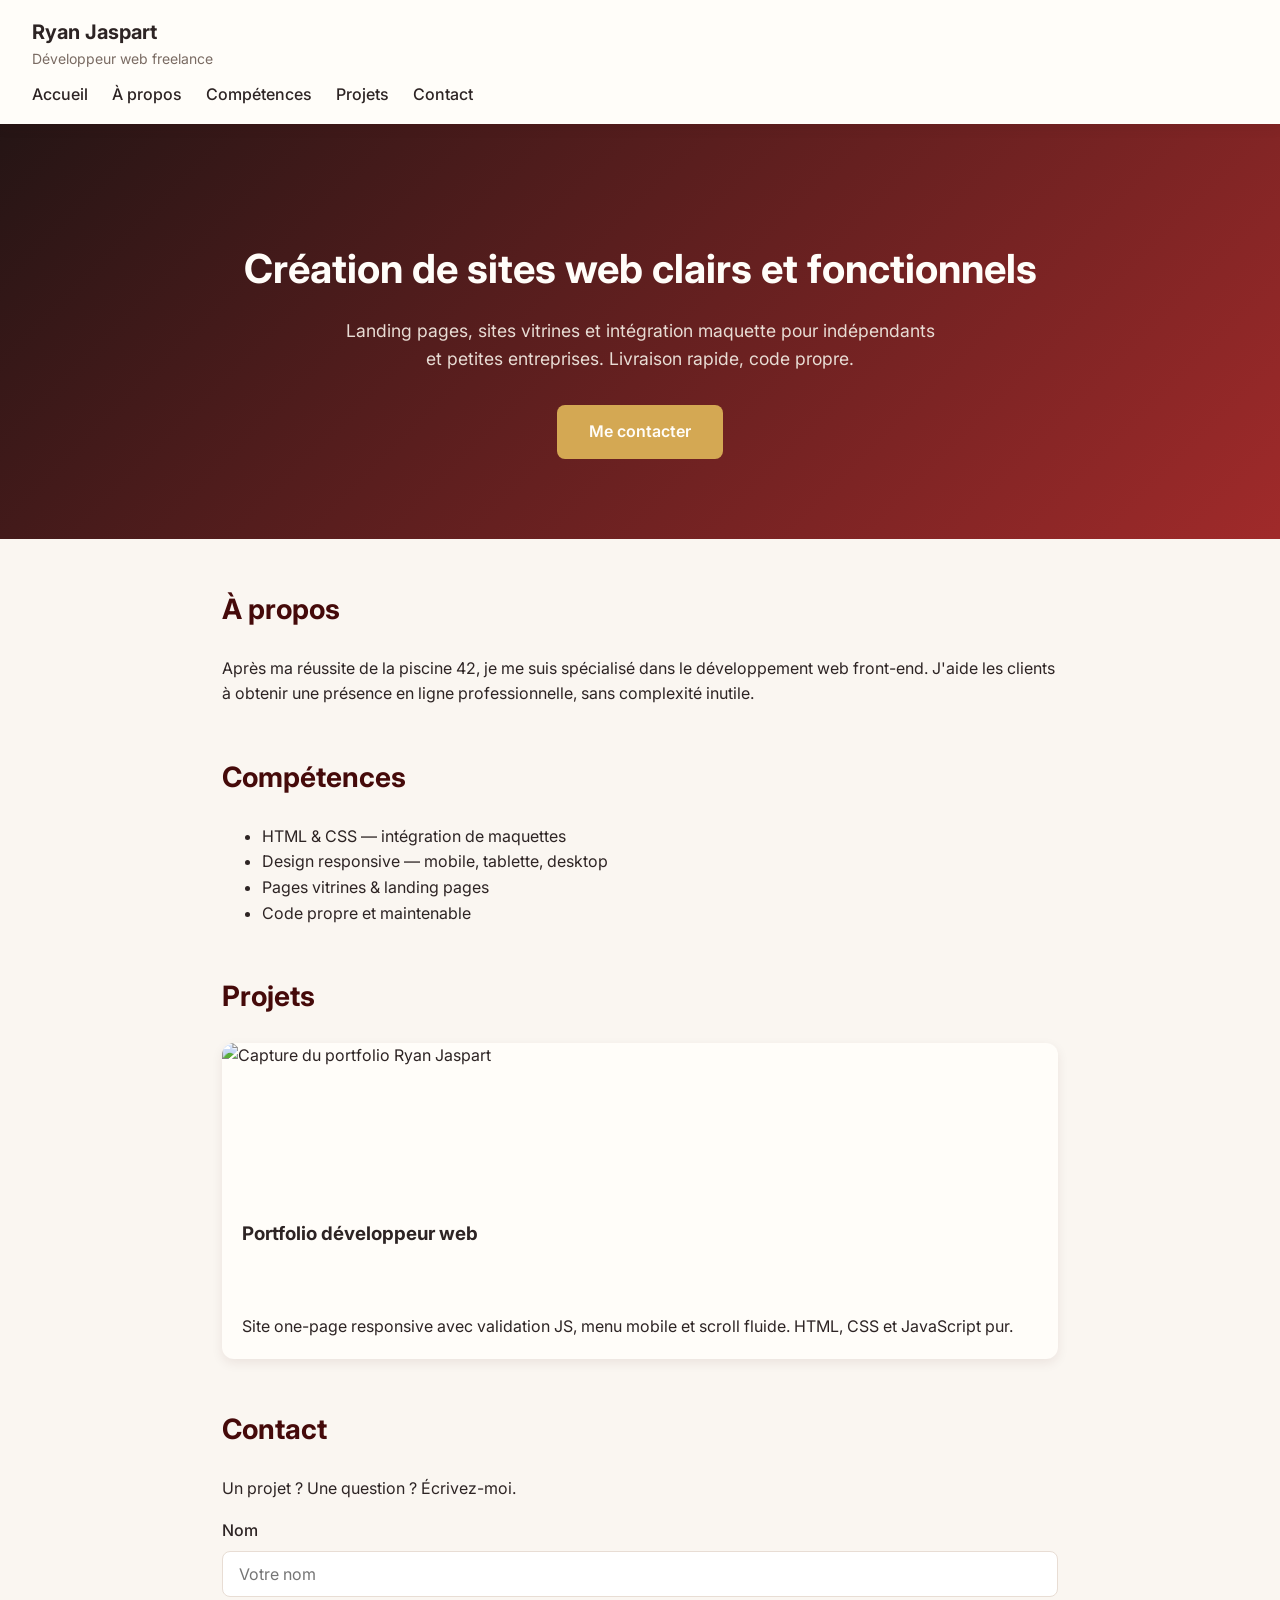
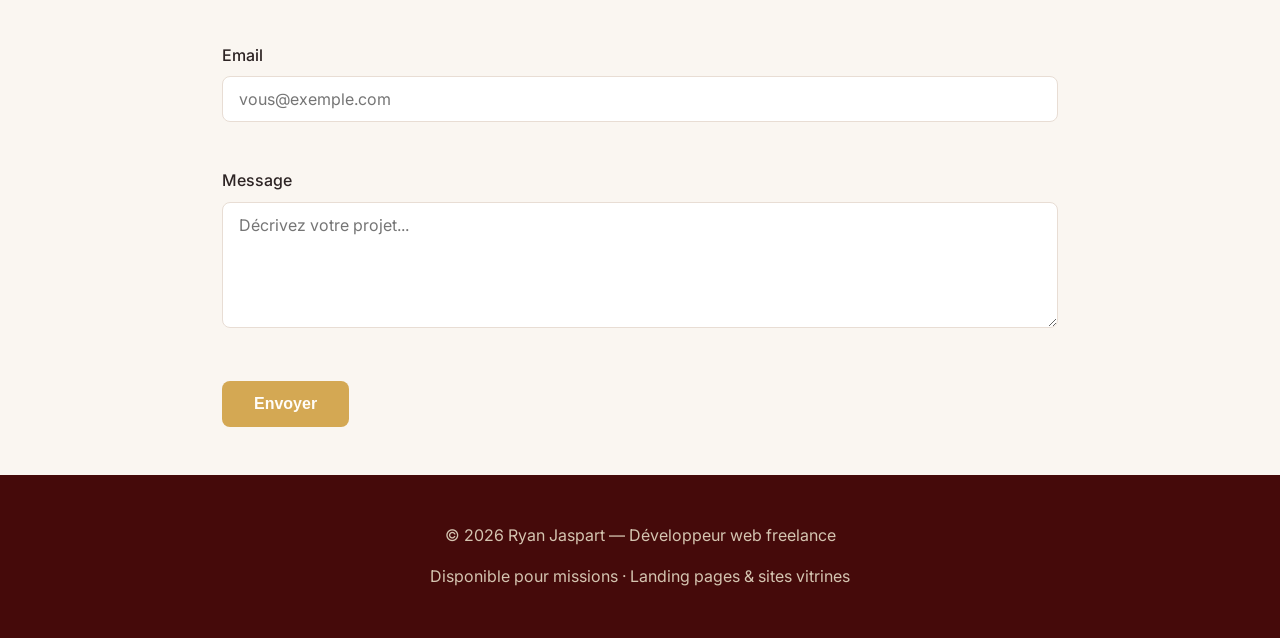
==== portfolio/portfolio.html @ 10b7fdd8 "Premier commit — portfolio Co-authored-by: Cursor <cursoragent@cursor.com>" ====
<!DOCTYPE html>
<html lang="fr">
<head>
  <meta charset="UTF-8">
  <meta name="viewport" content="width=device-width, initial-scale=1.0">
  <title>Ryan Jaspart — Développeur Web</title>

  <link rel="preconnect" href="https://fonts.googleapis.com">
  <link rel="preconnect" href="https://fonts.gstatic.com" crossorigin>
  <link href="https://fonts.googleapis.com/css2?family=Inter:wght@400;500;600;700&display=swap" rel="stylesheet">
  <link rel="stylesheet" href="portfolio.css">

</head>
<body>

  <header>
    <div class="header-top">
      <div>
        <h1>Ryan Jaspart</h1>
        <p>Développeur web freelance</p>
      </div>

      <button
        id="menu-toggle"
        class="menu-toggle"
        type="button"
        aria-label="Ouvrir le menu"
        aria-expanded="false"
      >☰</button>
    </div>

    <nav id="nav-menu">
      <a href="#accueil">Accueil</a>
      <a href="#apropos">À propos</a>
      <a href="#competences">Compétences</a>
      <a href="#projets">Projets</a>
      <a href="#contact">Contact</a>
    </nav>
  </header>

  <main>

    <section id="accueil" class="hero">
      <h2>Création de sites web clairs et fonctionnels</h2>
      <p>Landing pages, sites vitrines et intégration maquette pour indépendants et petites entreprises. Livraison rapide, code propre.</p>
      <a href="#contact" class="btn">Me contacter</a>
    </section>

    <section id="apropos" class="fade-in">
      <h2>À propos</h2>
      <p>Après ma réussite de la piscine 42, je me suis spécialisé dans le développement web front-end. J'aide les clients à obtenir une présence en ligne professionnelle, sans complexité inutile.</p>
    </section>

    <section id="competences" class="fade-in">
      <h2>Compétences</h2>
      <ul>
        <li>HTML & CSS — intégration de maquettes</li>
        <li>Design responsive — mobile, tablette, desktop</li>
        <li>Pages vitrines & landing pages</li>
        <li>Code propre et maintenable</li>
      </ul>
    </section>

    <section id="projets" class="fade-in">
      <h2>Projets</h2>

      <div class="projets-container">
        <article>
          <img src="https://images.unsplash.com/photo-1467232004584-a241de8bcf5d?w=800&q=80" alt="Capture du portfolio Ryan Jaspart">
          <h3>Portfolio développeur web</h3>
          <p>Site one-page responsive avec validation JS, menu mobile et scroll fluide. HTML, CSS et JavaScript pur.</p>
        </article>
      </div>
    </section>

    <section id="contact" class="fade-in">
      <h2>Contact</h2>
      <p>Un projet ? Une question ? Écrivez-moi.</p>

      <form id="contact-form" action="#" method="post" novalidate>

        <div class="form-group">
          <label for="nom">Nom</label>
          <input type="text" id="nom" name="nom" placeholder="Votre nom">
          <span class="error-message" id="nom-error"></span>
        </div>

        <div class="form-group">
          <label for="email">Email</label>
          <input type="email" id="email" name="email" placeholder="vous@exemple.com">
          <span class="error-message" id="email-error"></span>
        </div>

        <div class="form-group">
          <label for="message">Message</label>
          <textarea id="message" name="message" rows="5" placeholder="Décrivez votre projet..."></textarea>
          <span class="error-message" id="message-error"></span>
        </div>

        <button type="submit">Envoyer</button>
        <p id="form-success" class="form-success" hidden>Message envoyé !</p>

      </form>
    </section>

  </main>

  <footer>
    <p>&copy; 2026 Ryan Jaspart — Développeur web freelance</p>
    <p>Disponible pour missions · Landing pages & sites vitrines</p>
  </footer>

  <script src="portfolio.js"></script>
</body>
</html>
---- portfolio/portfolio.css ----
:root {
  --couleur-fond: #450a0a;
  --couleur-accent: #d4a853;
  --couleur-accent-hover: #b8923f;
  --couleur-texte: #2d2424;
  --couleur-texte-clair: #7a6b63;
  --couleur-blanc: #fffdf9;
  --couleur-page: #faf6f1;
  --ombre: 0 4px 12px rgba(69, 10, 10, 0.08);
  --rayon: 12px;
}

*, ::before, ::after {box-sizing: border-box;}

html {
  scroll-padding-top: 120px;
}

body {
  margin: 0;
  font-family: 'Inter', sans-serif;
  color: var(--couleur-texte);
  line-height: 1.6;
  background-color: var(--couleur-page);
}

header {
  background: var(--couleur-blanc);
  box-shadow: var(--ombre);
  padding: 1rem 2rem;
  position: sticky;
  top: 0;
  z-index: 100;
}

header h1 { font-size: 1.25rem; margin: 0; }
header p { margin: 0; color: var(--couleur-texte-clair); font-size: 0.875rem; }

.header-top {
  display: flex;
  justify-content: space-between;
  align-items: center;
}

.menu-toggle {
  display: none;
  background: none;
  border: 1px solid #e8ddd4;
  border-radius: 8px;
  font-size: 1.5rem;
  padding: 0.25rem 0.6rem;
  cursor: pointer;
  color: var(--couleur-texte);
}

nav { display: flex; gap: 1.5rem; margin-top: 0.75rem; }
nav a {
  color: var(--couleur-texte);
  text-decoration: none;
  font-weight: 500;
  font-size: 1rem;
  transition: color 0.2s;
}

nav a:hover { color: var(--couleur-accent); }

#accueil.hero {
  background:
    linear-gradient(135deg, rgba(20, 4, 4, 0.93) 0%, rgba(153, 27, 27, 0.93) 100%),
    url("https://images.unsplash.com/photo-1498050108023-c5249f4df085?w=1600&q=80") center/cover no-repeat;
  color: var(--couleur-blanc);
  text-align: center;
  padding: 5rem 2rem;
  max-width: none;
  border-radius: 0;
  margin: 0;
}

#accueil.hero h2 { font-size: 2.5rem; margin-bottom: 1rem; }
#accueil.hero p {
  max-width: 600px;
  margin: 0 auto 2rem;
  color: #e8dcd4;
  font-size: 1.1rem;
}

.btn {
  display: inline-block;
  background: var(--couleur-accent);
  color: var(--couleur-blanc);
  padding: 0.875rem 2rem;
  border-radius: 8px;
  text-decoration: none;
  font-weight: 600;
  transition: background 0.2s, transform 0.2s;
}

.btn:hover {
  background: var(--couleur-accent-hover);
  transform: translateY(-2px);
}

section:not(#accueil) {
  max-width: 900px;
  margin: 3rem auto;
  padding: 0 2rem;
}
section:not(#accueil) h2 {
  font-size: 1.75rem;
  margin-bottom: 1.5rem;
  color: var(--couleur-fond);
}

.projets-container { display: flex; flex-wrap: wrap; gap: 1.5rem; }
.projets-container article {
  display: flex;
  flex-direction: column;
  flex: 1;
  min-width: 250px;
  background: var(--couleur-blanc);
  border-radius: var(--rayon);
  box-shadow: var(--ombre);
  overflow: hidden;
  transition: transform 0.2s, box-shadow 0.2s;
}
.projets-container article:hover {
  transform: translateY(-4px);
  box-shadow: 0 8px 16px rgba(0, 0, 0, 0.12);
}
.projets-container img {
  width: 100%;
  height: 160px;
  object-fit: cover;
  display: block;
}
.projets-container article h3,
.projets-container article p,
.projets-container article a {
  padding: 0 1.25rem;
}
.projets-container article h3 { margin-top: 1rem; padding-top: 0; min-height: 3.75rem; }
.projets-container article p { margin-bottom: 1.25rem; }
.projets-container article a {
  display: inline-block;
  margin-bottom: 1.25rem;
  color: var(--couleur-accent);
  text-decoration: none;
  font-weight: 600;
  margin-top: auto;
}

.form-group { margin-bottom: 1.25rem; }
.form-group label {
  display: block;
  margin-bottom: 0.5rem;
  font-weight: 500;
}
.form-group input,
.form-group textarea {
  width: 100%;
  padding: 0.75rem 1rem;
  border: 1px solid #e8ddd4;
  border-radius: 8px;
  font-family: inherit;
  font-size: 1rem;
}
.form-group input:focus,
.form-group textarea:focus {
  outline: none;
  border-color: var(--couleur-accent);
  box-shadow: 0 0 0 3px rgba(212, 168, 83, 0.2);
}
button[type="submit"] {
  background: var(--couleur-accent);
  color: var(--couleur-blanc);
  border: none;
  padding: 0.875rem 2rem;
  border-radius: 8px;
  font-weight: 600;
  font-size: 1rem;
  cursor: pointer;
  transition: background 0.2s;
}
button[type="submit"]:hover {
  background: var(--couleur-accent-hover);
}

footer {
  background: #450a0a;
  color: #d4c4b0;
  text-align: center;
  padding: 2rem;
  margin-top: 3rem;
}
footer a { color: var(--couleur-accent); text-decoration: none; }

@media (max-width: 600px) {
  #accueil.hero h2 { font-size: 1.75rem; }
  #accueil.hero { padding: 3rem 1.5rem; }

  .menu-toggle { display: block; }

  nav {
    display: none;
    flex-direction: column;
    gap: 0.75rem;
    margin-top: 1rem;
  }
  nav.nav-open { display: flex; }
}

.error-message {
  display: block;
  color: #dc2626;
  font-size: 0.875rem;
  margin-top: 0.35rem;
  min-height: 1.25rem;
}

.form-success {
  margin-top: 1rem;
  color: #16a34a;
  font-weight: 600;
}

.fade-in {
  opacity: 0;
  transform: translateY(24px);
  transition: opacity 0.6s ease, transform 0.6s ease;
}

.fade-in.visible {
  opacity: 1;
  transform: translateY(0);
}
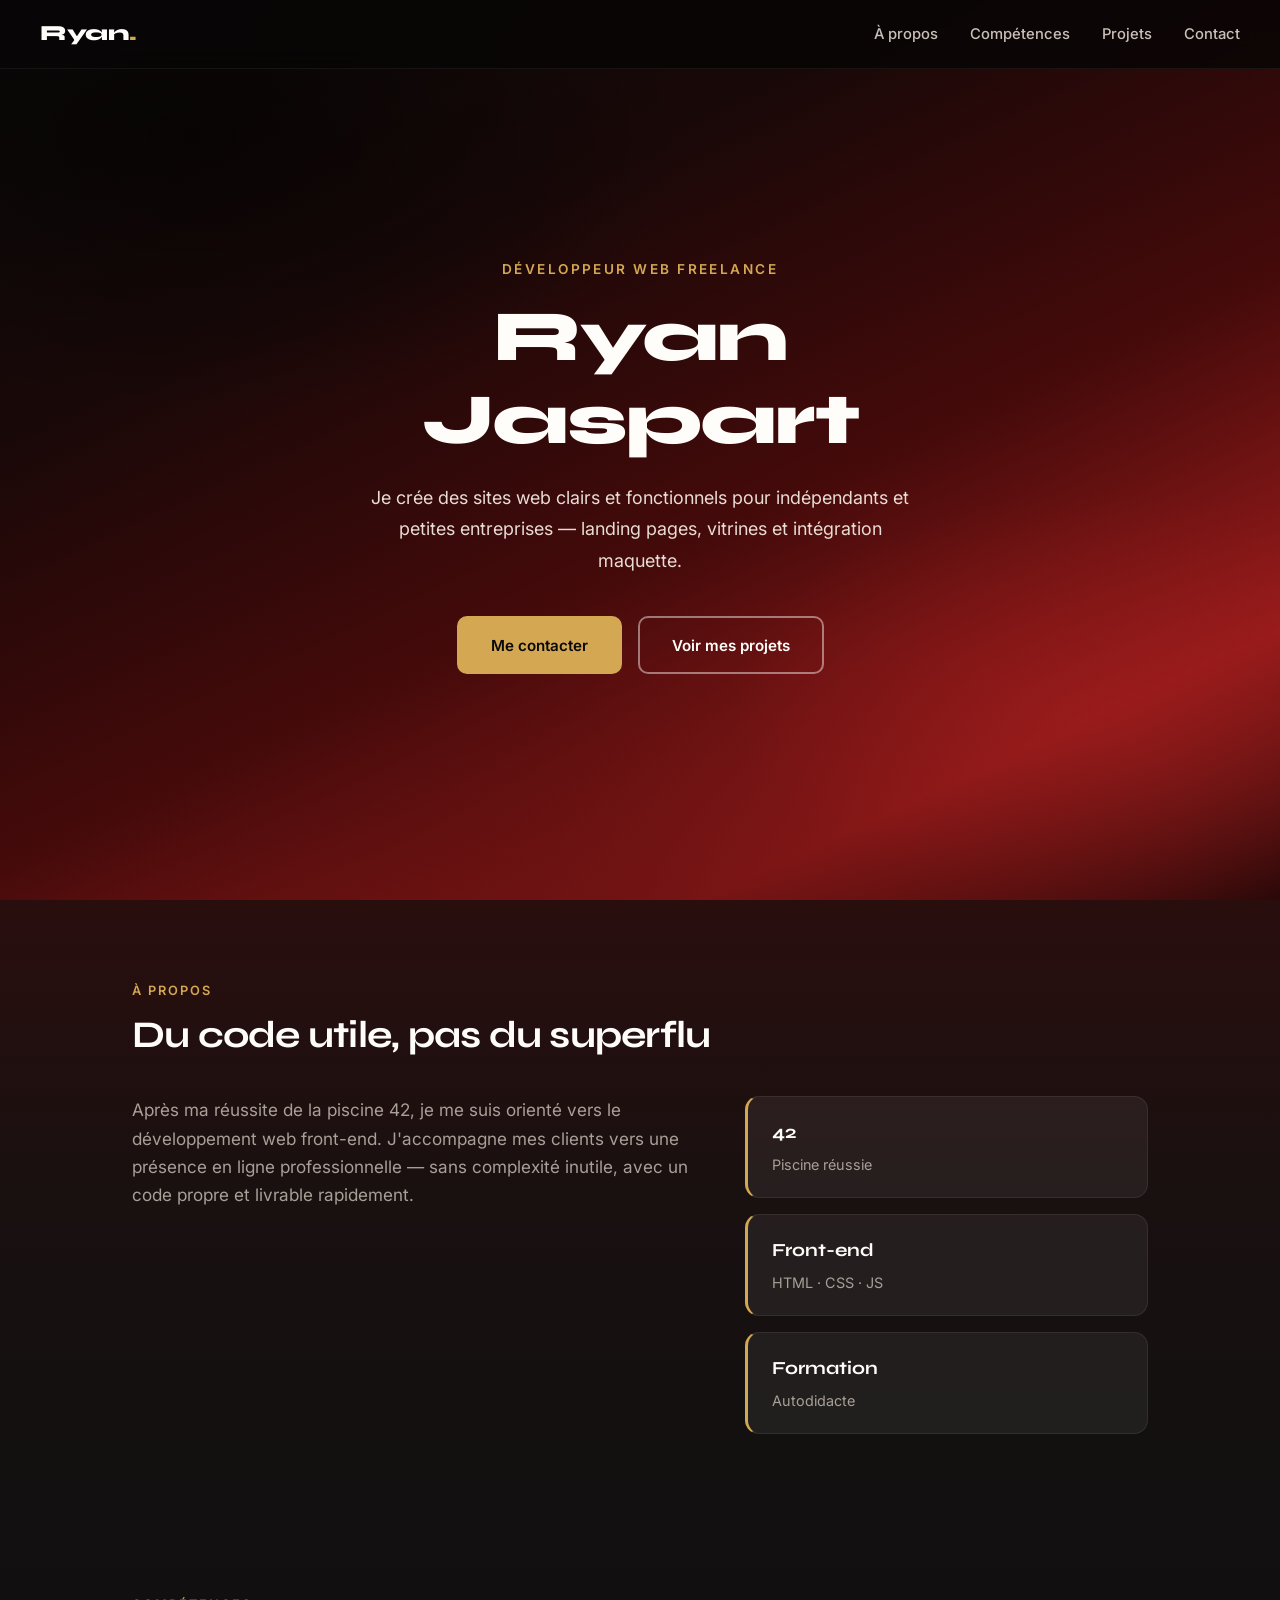
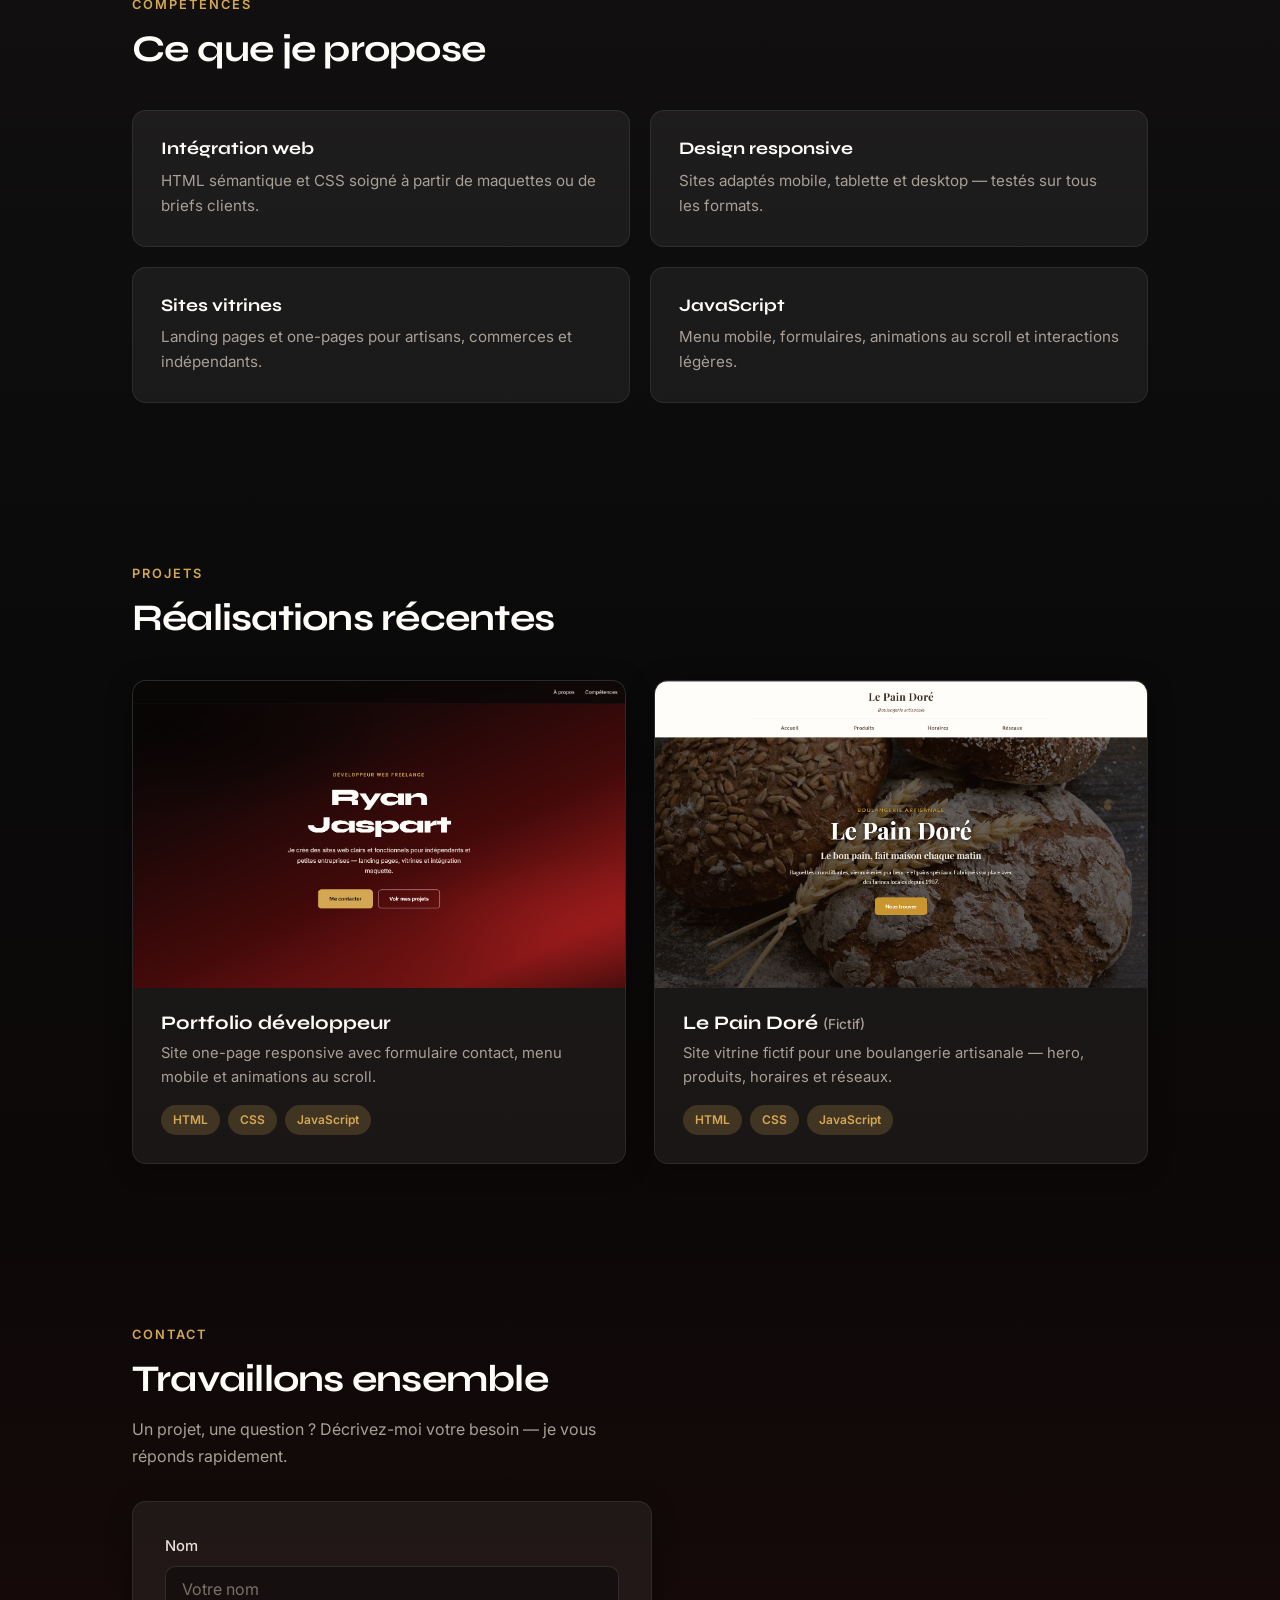
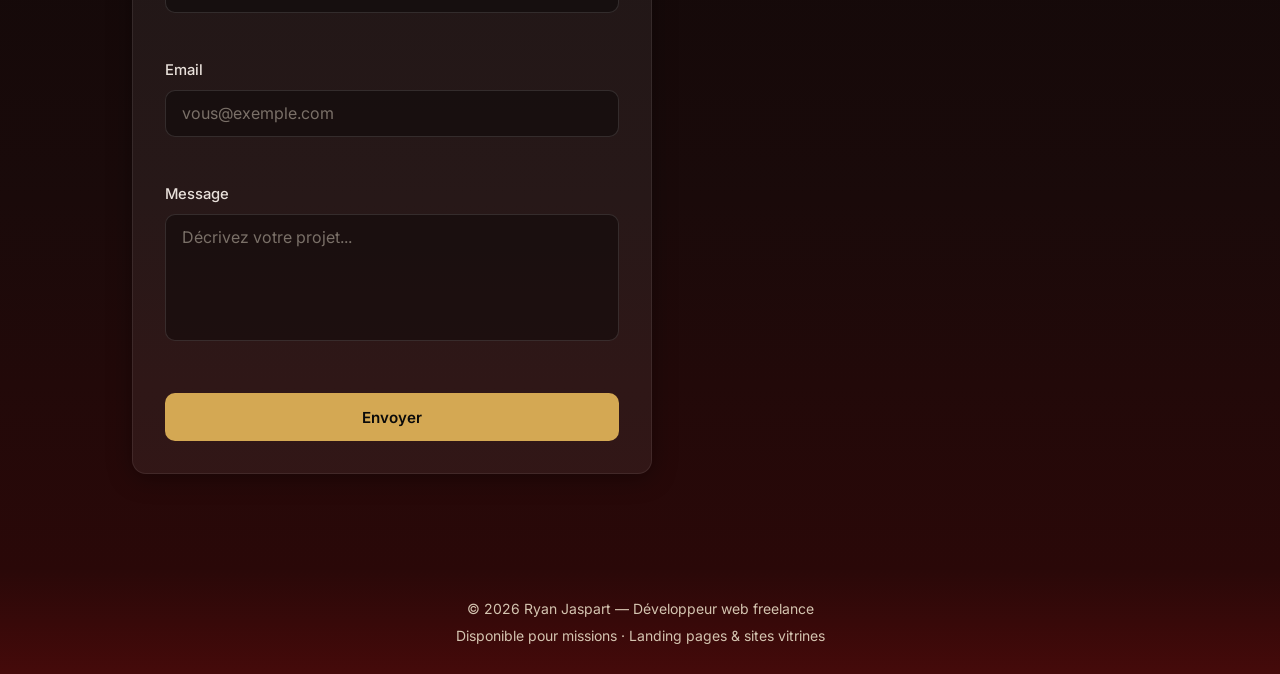
==== commit 66a12d7e: "Refonte du portfolio et ajout des assets projet. Modernise le design sombre, branche Formspree, et a" ====
--- a/portfolio/portfolio.html
+++ b/portfolio/portfolio.html
@@ -3,34 +3,30 @@
 <head>
   <meta charset="UTF-8">
   <meta name="viewport" content="width=device-width, initial-scale=1.0">
+  <meta name="description" content="Ryan Jaspart, développeur web freelance. Sites vitrines et landing pages pour indépendants et petites entreprises.">
   <title>Ryan Jaspart — Développeur Web</title>
+
+  <link rel="icon" href="favicon.svg" type="image/svg+xml">
 
   <link rel="preconnect" href="https://fonts.googleapis.com">
   <link rel="preconnect" href="https://fonts.gstatic.com" crossorigin>
-  <link href="https://fonts.googleapis.com/css2?family=Inter:wght@400;500;600;700&display=swap" rel="stylesheet">
+  <link href="https://fonts.googleapis.com/css2?family=Inter:wght@400;500;600&family=Syne:wght@600;700;800&display=swap" rel="stylesheet">
   <link rel="stylesheet" href="portfolio.css">
-
 </head>
 <body>
 
-  <header>
-    <div class="header-top">
-      <div>
-        <h1>Ryan Jaspart</h1>
-        <p>Développeur web freelance</p>
-      </div>
+  <header class="site-header">
+    <a href="#accueil" class="logo">Ryan<span>.</span></a>
 
-      <button
-        id="menu-toggle"
-        class="menu-toggle"
-        type="button"
-        aria-label="Ouvrir le menu"
-        aria-expanded="false"
-      >☰</button>
-    </div>
+    <button
+      id="menu-toggle"
+      class="menu-toggle"
+      type="button"
+      aria-label="Ouvrir le menu"
+      aria-expanded="false"
+    >☰</button>
 
     <nav id="nav-menu">
-      <a href="#accueil">Accueil</a>
       <a href="#apropos">À propos</a>
       <a href="#competences">Compétences</a>
       <a href="#projets">Projets</a>
@@ -41,43 +37,110 @@
   <main>
 
     <section id="accueil" class="hero">
-      <h2>Création de sites web clairs et fonctionnels</h2>
-      <p>Landing pages, sites vitrines et intégration maquette pour indépendants et petites entreprises. Livraison rapide, code propre.</p>
-      <a href="#contact" class="btn">Me contacter</a>
+      <div class="hero-inner hero-animate">
+        <p class="hero-label">Développeur web freelance</p>
+        <h1>Ryan Jaspart</h1>
+        <p class="hero-text">Je crée des sites web clairs et fonctionnels pour indépendants et petites entreprises — landing pages, vitrines et intégration maquette.</p>
+        <div class="hero-actions">
+          <a href="#contact" class="btn btn-primary">Me contacter</a>
+          <a href="#projets" class="btn btn-outline">Voir mes projets</a>
+        </div>
+      </div>
     </section>
 
-    <section id="apropos" class="fade-in">
-      <h2>À propos</h2>
-      <p>Après ma réussite de la piscine 42, je me suis spécialisé dans le développement web front-end. J'aide les clients à obtenir une présence en ligne professionnelle, sans complexité inutile.</p>
+    <div class="zone-apropos">
+    <section id="apropos" class="section fade-in">
+      <p class="section-label">À propos</p>
+      <h2>Du code utile, pas du superflu</h2>
+      <div class="apropos-grid">
+        <p>Après ma réussite de la piscine 42, je me suis orienté vers le développement web front-end. J'accompagne mes clients vers une présence en ligne professionnelle — sans complexité inutile, avec un code propre et livrable rapidement.</p>
+        <ul class="apropos-highlights">
+          <li>
+            <strong>42</strong>
+            <span>Piscine réussie</span>
+          </li>
+          <li>
+            <strong>Front-end</strong>
+            <span>HTML · CSS · JS</span>
+          </li>
+          <li>
+            <strong>Formation</strong>
+            <span>Autodidacte</span>
+          </li>
+        </ul>
+      </div>
     </section>
+    </div>
 
-    <section id="competences" class="fade-in">
-      <h2>Compétences</h2>
-      <ul>
-        <li>HTML & CSS — intégration de maquettes</li>
-        <li>Design responsive — mobile, tablette, desktop</li>
-        <li>Pages vitrines & landing pages</li>
-        <li>Code propre et maintenable</li>
-      </ul>
-    </section>
-
-    <section id="projets" class="fade-in">
-      <h2>Projets</h2>
-
-      <div class="projets-container">
-        <article>
-          <img src="https://images.unsplash.com/photo-1467232004584-a241de8bcf5d?w=800&q=80" alt="Capture du portfolio Ryan Jaspart">
-          <h3>Portfolio développeur web</h3>
-          <p>Site one-page responsive avec validation JS, menu mobile et scroll fluide. HTML, CSS et JavaScript pur.</p>
+    <div class="zone-dark">
+    <section id="competences" class="section fade-in">
+      <p class="section-label">Compétences</p>
+      <h2>Ce que je propose</h2>
+      <div class="skills-grid">
+        <article class="skill-card">
+          <h3>Intégration web</h3>
+          <p>HTML sémantique et CSS soigné à partir de maquettes ou de briefs clients.</p>
+        </article>
+        <article class="skill-card">
+          <h3>Design responsive</h3>
+          <p>Sites adaptés mobile, tablette et desktop — testés sur tous les formats.</p>
+        </article>
+        <article class="skill-card">
+          <h3>Sites vitrines</h3>
+          <p>Landing pages et one-pages pour artisans, commerces et indépendants.</p>
+        </article>
+        <article class="skill-card">
+          <h3>JavaScript</h3>
+          <p>Menu mobile, formulaires, animations au scroll et interactions légères.</p>
         </article>
       </div>
     </section>
 
-    <section id="contact" class="fade-in">
-      <h2>Contact</h2>
-      <p>Un projet ? Une question ? Écrivez-moi.</p>
+    <section id="projets" class="section fade-in">
+      <p class="section-label">Projets</p>
+      <h2>Réalisations récentes</h2>
 
-      <form id="contact-form" action="#" method="post" novalidate>
+      <div class="projets-grid">
+        <article class="project-card">
+          <div class="project-image">
+            <img src="Portfolio.png" alt="Capture du portfolio Ryan Jaspart">
+          </div>
+          <div class="project-body">
+            <h3>Portfolio développeur</h3>
+            <p>Site one-page responsive avec formulaire contact, menu mobile et animations au scroll.</p>
+            <div class="project-tags">
+              <span>HTML</span>
+              <span>CSS</span>
+              <span>JavaScript</span>
+            </div>
+          </div>
+        </article>
+
+        <article class="project-card">
+          <div class="project-image">
+            <img src="pain-dore.PNG" alt="Capture du site Le Pain Doré — boulangerie artisanale">
+          </div>
+          <div class="project-body">
+            <h3>Le Pain Doré <span class="project-fictif">(Fictif)</span></h3>
+            <p>Site vitrine fictif pour une boulangerie artisanale — hero, produits, horaires et réseaux.</p>
+            <div class="project-tags">
+              <span>HTML</span>
+              <span>CSS</span>
+              <span>JavaScript</span>
+            </div>
+          </div>
+        </article>
+      </div>
+    </section>
+    </div>
+
+    <div class="zone-contact">
+    <section id="contact" class="section contact-section fade-in">
+      <p class="section-label">Contact</p>
+      <h2>Travaillons ensemble</h2>
+      <p class="contact-intro">Un projet, une question ? Décrivez-moi votre besoin — je vous réponds rapidement.</p>
+
+      <form id="contact-form" class="contact-form" action="https://formspree.io/f/xyegleav" method="post" novalidate>
 
         <div class="form-group">
           <label for="nom">Nom</label>
@@ -97,11 +160,12 @@
           <span class="error-message" id="message-error"></span>
         </div>
 
-        <button type="submit">Envoyer</button>
+        <button type="submit" class="btn btn-primary btn-full">Envoyer</button>
         <p id="form-success" class="form-success" hidden>Message envoyé !</p>
 
       </form>
     </section>
+    </div>
 
   </main>
 
--- a/portfolio/portfolio.css
+++ b/portfolio/portfolio.css
@@ -1,235 +1,531 @@
 :root {
-  --couleur-fond: #450a0a;
-  --couleur-accent: #d4a853;
-  --couleur-accent-hover: #b8923f;
-  --couleur-texte: #2d2424;
-  --couleur-texte-clair: #7a6b63;
-  --couleur-blanc: #fffdf9;
-  --couleur-page: #faf6f1;
-  --ombre: 0 4px 12px rgba(69, 10, 10, 0.08);
-  --rayon: 12px;
-}
-
-*, ::before, ::after {box-sizing: border-box;}
-
-html {
-  scroll-padding-top: 120px;
-}
+  --crimson: #450a0a;
+  --crimson-light: #991b1b;
+  --gold: #d4a853;
+  --gold-hover: #b8923f;
+  --text: #e8e0da;
+  --text-muted: #a89f97;
+  --white: #fffdf9;
+  --dark: #0a0a0a;
+  --dark-mid: #141010;
+  --surface-glass: rgba(255, 253, 249, 0.06);
+  --surface-input: rgba(0, 0, 0, 0.35);
+  --shadow: 0 4px 24px rgba(0, 0, 0, 0.35);
+  --shadow-hover: 0 12px 32px rgba(0, 0, 0, 0.45);
+  --radius: 14px;
+}
+
+*, ::before, ::after { box-sizing: border-box; }
+
+html { scroll-padding-top: 80px; }
 
 body {
   margin: 0;
   font-family: 'Inter', sans-serif;
-  color: var(--couleur-texte);
-  line-height: 1.6;
-  background-color: var(--couleur-page);
-}
-
-header {
-  background: var(--couleur-blanc);
-  box-shadow: var(--ombre);
-  padding: 1rem 2rem;
-  position: sticky;
+  color: var(--text);
+  line-height: 1.65;
+  background: var(--dark);
+}
+
+h1, h2, h3 {
+  font-family: 'Syne', sans-serif;
+  line-height: 1.15;
+}
+
+.site-header {
+  position: fixed;
   top: 0;
+  left: 0;
+  right: 0;
   z-index: 100;
-}
-
-header h1 { font-size: 1.25rem; margin: 0; }
-header p { margin: 0; color: var(--couleur-texte-clair); font-size: 0.875rem; }
-
-.header-top {
   display: flex;
+  align-items: center;
   justify-content: space-between;
-  align-items: center;
-}
+  padding: 1rem 2.5rem;
+  background: rgba(8, 6, 6, 0.82);
+  backdrop-filter: blur(14px);
+  border-bottom: 1px solid rgba(255, 253, 249, 0.06);
+}
+
+.logo {
+  font-family: 'Syne', sans-serif;
+  font-weight: 800;
+  font-size: 1.35rem;
+  color: var(--white);
+  text-decoration: none;
+  letter-spacing: -0.02em;
+}
+
+.logo span { color: var(--gold); }
 
 .menu-toggle {
   display: none;
   background: none;
-  border: 1px solid #e8ddd4;
+  border: 1px solid rgba(255, 253, 249, 0.15);
   border-radius: 8px;
-  font-size: 1.5rem;
-  padding: 0.25rem 0.6rem;
+  font-size: 1.4rem;
+  padding: 0.2rem 0.55rem;
   cursor: pointer;
-  color: var(--couleur-texte);
-}
-
-nav { display: flex; gap: 1.5rem; margin-top: 0.75rem; }
+  color: var(--text);
+}
+
+nav {
+  display: flex;
+  gap: 2rem;
+}
+
 nav a {
-  color: var(--couleur-texte);
+  color: #c9c0b8;
   text-decoration: none;
   font-weight: 500;
-  font-size: 1rem;
+  font-size: 0.925rem;
   transition: color 0.2s;
 }
 
-nav a:hover { color: var(--couleur-accent); }
-
-#accueil.hero {
+nav a:hover { color: var(--gold); }
+
+.hero {
+  position: relative;
+  min-height: 100vh;
+  display: flex;
+  align-items: center;
+  justify-content: center;
+  padding: 7rem 2rem 5rem;
+  text-align: center;
+  color: var(--white);
+  overflow: hidden;
   background:
-    linear-gradient(135deg, rgba(20, 4, 4, 0.93) 0%, rgba(153, 27, 27, 0.93) 100%),
-    url("https://images.unsplash.com/photo-1498050108023-c5249f4df085?w=1600&q=80") center/cover no-repeat;
-  color: var(--couleur-blanc);
-  text-align: center;
-  padding: 5rem 2rem;
-  max-width: none;
-  border-radius: 0;
-  margin: 0;
-}
-
-#accueil.hero h2 { font-size: 2.5rem; margin-bottom: 1rem; }
-#accueil.hero p {
-  max-width: 600px;
-  margin: 0 auto 2rem;
+    radial-gradient(ellipse 70% 55% at 15% 15%, rgba(0, 0, 0, 0.55) 0%, transparent 55%),
+    radial-gradient(ellipse 60% 45% at 88% 78%, rgba(153, 27, 27, 0.45) 0%, transparent 52%),
+    radial-gradient(ellipse 90% 70% at 50% 110%, rgba(69, 10, 10, 0.55) 0%, transparent 58%),
+    linear-gradient(155deg, #0a0a0a 0%, #1a0808 30%, #450a0a 58%, #991b1b 82%, #2a0808 100%);
+}
+
+.hero-inner {
+  max-width: 720px;
+}
+
+.hero-label {
+  margin: 0 0 1rem;
+  font-size: 0.85rem;
+  font-weight: 600;
+  letter-spacing: 0.18em;
+  text-transform: uppercase;
+  color: var(--gold);
+}
+
+.hero h1 {
+  font-size: clamp(2.75rem, 8vw, 4.5rem);
+  font-weight: 800;
+  margin: 0 0 1.25rem;
+  letter-spacing: -0.03em;
+}
+
+.hero-text {
+  margin: 0 auto 2.5rem;
+  max-width: 560px;
+  font-size: 1.125rem;
   color: #e8dcd4;
-  font-size: 1.1rem;
+  line-height: 1.75;
+}
+
+.hero-actions {
+  display: flex;
+  flex-wrap: wrap;
+  gap: 1rem;
+  justify-content: center;
+}
+
+.hero-animate .hero-label { animation: heroFadeIn 1s ease 0.15s forwards; opacity: 0; }
+.hero-animate h1 { animation: heroFadeIn 1s ease 0.35s forwards; opacity: 0; }
+.hero-animate .hero-text { animation: heroFadeIn 1s ease 0.55s forwards; opacity: 0; }
+.hero-animate .hero-actions { animation: heroFadeIn 1s ease 0.75s forwards; opacity: 0; }
+
+@keyframes heroFadeIn {
+  from {
+    opacity: 0;
+    transform: translateY(28px);
+  }
+  to {
+    opacity: 1;
+    transform: translateY(0);
+  }
 }
 
 .btn {
   display: inline-block;
-  background: var(--couleur-accent);
-  color: var(--couleur-blanc);
-  padding: 0.875rem 2rem;
-  border-radius: 8px;
+  padding: 0.9rem 2rem;
+  border-radius: 10px;
+  font-weight: 600;
+  font-size: 0.95rem;
   text-decoration: none;
+  border: 2px solid transparent;
+  cursor: pointer;
+  transition: background 0.2s, color 0.2s, transform 0.2s, border-color 0.2s;
+}
+
+.btn-primary {
+  background: var(--gold);
+  color: var(--dark);
+}
+
+.btn-primary:hover {
+  background: var(--gold-hover);
+  transform: translateY(-2px);
+}
+
+.btn-outline {
+  background: transparent;
+  color: var(--white);
+  border-color: rgba(255, 253, 249, 0.45);
+}
+
+.btn-outline:hover {
+  border-color: var(--gold);
+  color: var(--gold);
+  transform: translateY(-2px);
+}
+
+.btn-full { width: 100%; }
+
+button.btn-primary {
+  border: none;
+  font-family: inherit;
+  color: var(--dark);
+}
+
+button.btn-primary:disabled {
+  opacity: 0.65;
+  cursor: not-allowed;
+  transform: none;
+}
+
+.zone-apropos {
+  background: linear-gradient(180deg, #2a0e0e 0%, #1a1010 45%, #121010 100%);
+}
+
+.zone-dark {
+  background: linear-gradient(180deg, #121010 0%, #0a0a0a 55%, #0d0808 100%);
+}
+
+.zone-contact {
+  background: linear-gradient(180deg, #0d0808 0%, #1a0a0a 60%, #2a0808 100%);
+}
+
+.section {
+  max-width: 1080px;
+  margin: 0 auto;
+  padding: 5rem 2rem;
+}
+
+.section-label {
+  display: block;
+  margin: 0 0 0.75rem;
+  font-size: 0.8rem;
   font-weight: 600;
-  transition: background 0.2s, transform 0.2s;
-}
-
-.btn:hover {
-  background: var(--couleur-accent-hover);
-  transform: translateY(-2px);
-}
-
-section:not(#accueil) {
-  max-width: 900px;
-  margin: 3rem auto;
-  padding: 0 2rem;
-}
-section:not(#accueil) h2 {
-  font-size: 1.75rem;
-  margin-bottom: 1.5rem;
-  color: var(--couleur-fond);
-}
-
-.projets-container { display: flex; flex-wrap: wrap; gap: 1.5rem; }
-.projets-container article {
+  letter-spacing: 0.16em;
+  text-transform: uppercase;
+  color: var(--gold);
+}
+
+.section h2 {
+  font-size: clamp(1.75rem, 4vw, 2.35rem);
+  font-weight: 700;
+  margin: 0 0 2.5rem;
+  color: var(--white);
+  letter-spacing: -0.02em;
+}
+
+.apropos-grid {
+  display: grid;
+  grid-template-columns: 1.4fr 1fr;
+  gap: 3rem;
+  align-items: start;
+}
+
+.apropos-grid > p {
+  margin: 0;
+  font-size: 1.075rem;
+  color: var(--text-muted);
+}
+
+.apropos-highlights {
+  list-style: none;
+  margin: 0;
+  padding: 0;
   display: flex;
   flex-direction: column;
-  flex: 1;
-  min-width: 250px;
-  background: var(--couleur-blanc);
-  border-radius: var(--rayon);
-  box-shadow: var(--ombre);
+  gap: 1rem;
+}
+
+.apropos-highlights li {
+  background: var(--surface-glass);
+  padding: 1.25rem 1.5rem;
+  border-radius: var(--radius);
+  border: 1px solid rgba(255, 253, 249, 0.08);
+  border-left: 3px solid var(--gold);
+  transition: transform 0.25s, background 0.25s, box-shadow 0.25s;
+}
+
+.apropos-highlights li:hover {
+  transform: translateY(-4px);
+  background: rgba(255, 253, 249, 0.09);
+  box-shadow: var(--shadow-hover);
+}
+
+.apropos-highlights strong {
+  display: block;
+  font-family: 'Syne', sans-serif;
+  font-size: 1.15rem;
+  color: var(--white);
+  margin-bottom: 0.2rem;
+}
+
+.apropos-highlights span {
+  font-size: 0.9rem;
+  color: var(--text-muted);
+}
+
+.skills-grid {
+  display: grid;
+  grid-template-columns: repeat(2, 1fr);
+  gap: 1.25rem;
+}
+
+.skill-card {
+  background: var(--surface-glass);
+  border: 1px solid rgba(255, 253, 249, 0.08);
+  padding: 1.75rem;
+  border-radius: var(--radius);
+  transition: transform 0.25s, background 0.25s, box-shadow 0.25s;
+}
+
+.skill-card:hover {
+  transform: translateY(-4px);
+  background: rgba(255, 253, 249, 0.09);
+  box-shadow: var(--shadow-hover);
+}
+
+.skill-card h3 {
+  margin: 0 0 0.5rem;
+  font-size: 1.1rem;
+  color: var(--white);
+}
+
+.skill-card p {
+  margin: 0;
+  font-size: 0.95rem;
+  color: var(--text-muted);
+}
+
+.projets-grid {
+  display: grid;
+  grid-template-columns: repeat(2, 1fr);
+  gap: 1.75rem;
+}
+
+.project-card {
+  background: var(--surface-glass);
+  border: 1px solid rgba(255, 253, 249, 0.08);
+  border-radius: var(--radius);
+  box-shadow: var(--shadow);
   overflow: hidden;
-  transition: transform 0.2s, box-shadow 0.2s;
-}
-.projets-container article:hover {
-  transform: translateY(-4px);
-  box-shadow: 0 8px 16px rgba(0, 0, 0, 0.12);
-}
-.projets-container img {
+  transition: transform 0.25s, background 0.25s, box-shadow 0.25s;
+}
+
+.project-card:hover {
+  transform: translateY(-6px);
+  background: rgba(255, 253, 249, 0.09);
+  box-shadow: var(--shadow-hover);
+}
+
+.project-image {
+  overflow: hidden;
+  aspect-ratio: 16 / 10;
+}
+
+.project-image img {
   width: 100%;
-  height: 160px;
+  height: 100%;
   object-fit: cover;
   display: block;
-}
-.projets-container article h3,
-.projets-container article p,
-.projets-container article a {
-  padding: 0 1.25rem;
-}
-.projets-container article h3 { margin-top: 1rem; padding-top: 0; min-height: 3.75rem; }
-.projets-container article p { margin-bottom: 1.25rem; }
-.projets-container article a {
-  display: inline-block;
-  margin-bottom: 1.25rem;
-  color: var(--couleur-accent);
-  text-decoration: none;
+  transition: transform 0.4s ease;
+}
+
+.project-card:hover .project-image img {
+  transform: scale(1.04);
+}
+
+.project-body {
+  padding: 1.5rem 1.75rem 1.75rem;
+}
+
+.project-body h3 {
+  margin: 0 0 0.5rem;
+  font-size: 1.2rem;
+  color: var(--white);
+}
+
+.project-fictif {
+  font-family: 'Inter', sans-serif;
+  font-weight: 500;
+  font-size: 0.85rem;
+  color: var(--text-muted);
+}
+
+.project-body p {
+  margin: 0 0 1rem;
+  font-size: 0.925rem;
+  color: var(--text-muted);
+  line-height: 1.6;
+}
+
+.project-tags {
+  display: flex;
+  flex-wrap: wrap;
+  gap: 0.5rem;
+}
+
+.project-tags span {
+  font-size: 0.75rem;
   font-weight: 600;
-  margin-top: auto;
+  padding: 0.3rem 0.75rem;
+  border-radius: 999px;
+  background: rgba(212, 168, 83, 0.2);
+  color: var(--gold);
+}
+
+.contact-section {
+  padding-bottom: 6rem;
+}
+
+.contact-intro {
+  margin: -1.5rem 0 2rem;
+  color: var(--text-muted);
+  max-width: 480px;
+}
+
+.contact-form {
+  max-width: 520px;
+  background: var(--surface-glass);
+  border: 1px solid rgba(255, 253, 249, 0.08);
+  padding: 2rem;
+  border-radius: var(--radius);
+  box-shadow: var(--shadow);
 }
 
 .form-group { margin-bottom: 1.25rem; }
+
 .form-group label {
   display: block;
-  margin-bottom: 0.5rem;
+  margin-bottom: 0.45rem;
   font-weight: 500;
-}
+  font-size: 0.925rem;
+  color: var(--text);
+}
+
 .form-group input,
 .form-group textarea {
   width: 100%;
-  padding: 0.75rem 1rem;
-  border: 1px solid #e8ddd4;
-  border-radius: 8px;
+  padding: 0.8rem 1rem;
+  border: 1px solid rgba(255, 253, 249, 0.12);
+  border-radius: 10px;
   font-family: inherit;
   font-size: 1rem;
-}
+  color: var(--text);
+  background: var(--surface-input);
+  transition: border-color 0.2s, box-shadow 0.2s;
+}
+
+.form-group textarea {
+  resize: none;
+}
+
+.form-group input::placeholder,
+.form-group textarea::placeholder {
+  color: #7a7068;
+}
+
 .form-group input:focus,
 .form-group textarea:focus {
   outline: none;
-  border-color: var(--couleur-accent);
+  border-color: var(--gold);
   box-shadow: 0 0 0 3px rgba(212, 168, 83, 0.2);
 }
-button[type="submit"] {
-  background: var(--couleur-accent);
-  color: var(--couleur-blanc);
-  border: none;
-  padding: 0.875rem 2rem;
-  border-radius: 8px;
+
+.error-message {
+  display: block;
+  color: #f87171;
+  font-size: 0.85rem;
+  margin-top: 0.35rem;
+  min-height: 1.2rem;
+}
+
+.form-success {
+  margin-top: 1rem;
+  color: #4ade80;
   font-weight: 600;
-  font-size: 1rem;
-  cursor: pointer;
-  transition: background 0.2s;
-}
-button[type="submit"]:hover {
-  background: var(--couleur-accent-hover);
+  text-align: center;
 }
 
 footer {
-  background: #450a0a;
+  background: linear-gradient(180deg, #2a0808 0%, var(--crimson) 100%);
   color: #d4c4b0;
   text-align: center;
-  padding: 2rem;
-  margin-top: 3rem;
-}
-footer a { color: var(--couleur-accent); text-decoration: none; }
-
-@media (max-width: 600px) {
-  #accueil.hero h2 { font-size: 1.75rem; }
-  #accueil.hero { padding: 3rem 1.5rem; }
-
-  .menu-toggle { display: block; }
-
-  nav {
-    display: none;
-    flex-direction: column;
-    gap: 0.75rem;
-    margin-top: 1rem;
-  }
-  nav.nav-open { display: flex; }
-}
-
-.error-message {
-  display: block;
-  color: #dc2626;
+  padding: 1.5rem 2rem;
+}
+
+footer p {
+  margin: 0.2rem 0;
   font-size: 0.875rem;
-  margin-top: 0.35rem;
-  min-height: 1.25rem;
-}
-
-.form-success {
-  margin-top: 1rem;
-  color: #16a34a;
-  font-weight: 600;
 }
 
 .fade-in {
   opacity: 0;
-  transform: translateY(24px);
-  transition: opacity 0.6s ease, transform 0.6s ease;
+  transform: translateY(28px);
+  transition: opacity 0.8s ease-out, transform 0.8s ease-out;
 }
 
 .fade-in.visible {
   opacity: 1;
   transform: translateY(0);
 }
+
+@media (max-width: 768px) {
+  .site-header { padding: 1rem 1.25rem; }
+
+  .menu-toggle { display: block; }
+
+  nav {
+    display: none;
+    position: absolute;
+    top: 100%;
+    left: 0;
+    right: 0;
+    flex-direction: column;
+    gap: 0;
+    background: rgba(12, 10, 10, 0.98);
+    border-bottom: 1px solid rgba(255, 253, 249, 0.06);
+    padding: 0.5rem 0;
+  }
+
+  nav a {
+    padding: 0.85rem 1.25rem;
+  }
+
+  nav.nav-open { display: flex; }
+
+  .hero { min-height: 100svh; padding: 6rem 1.5rem 4rem; }
+
+  .section { padding: 3.5rem 1.25rem; }
+
+  .apropos-grid {
+    grid-template-columns: 1fr;
+    gap: 2rem;
+  }
+
+  .skills-grid,
+  .projets-grid {
+    grid-template-columns: 1fr;
+  }
+}
